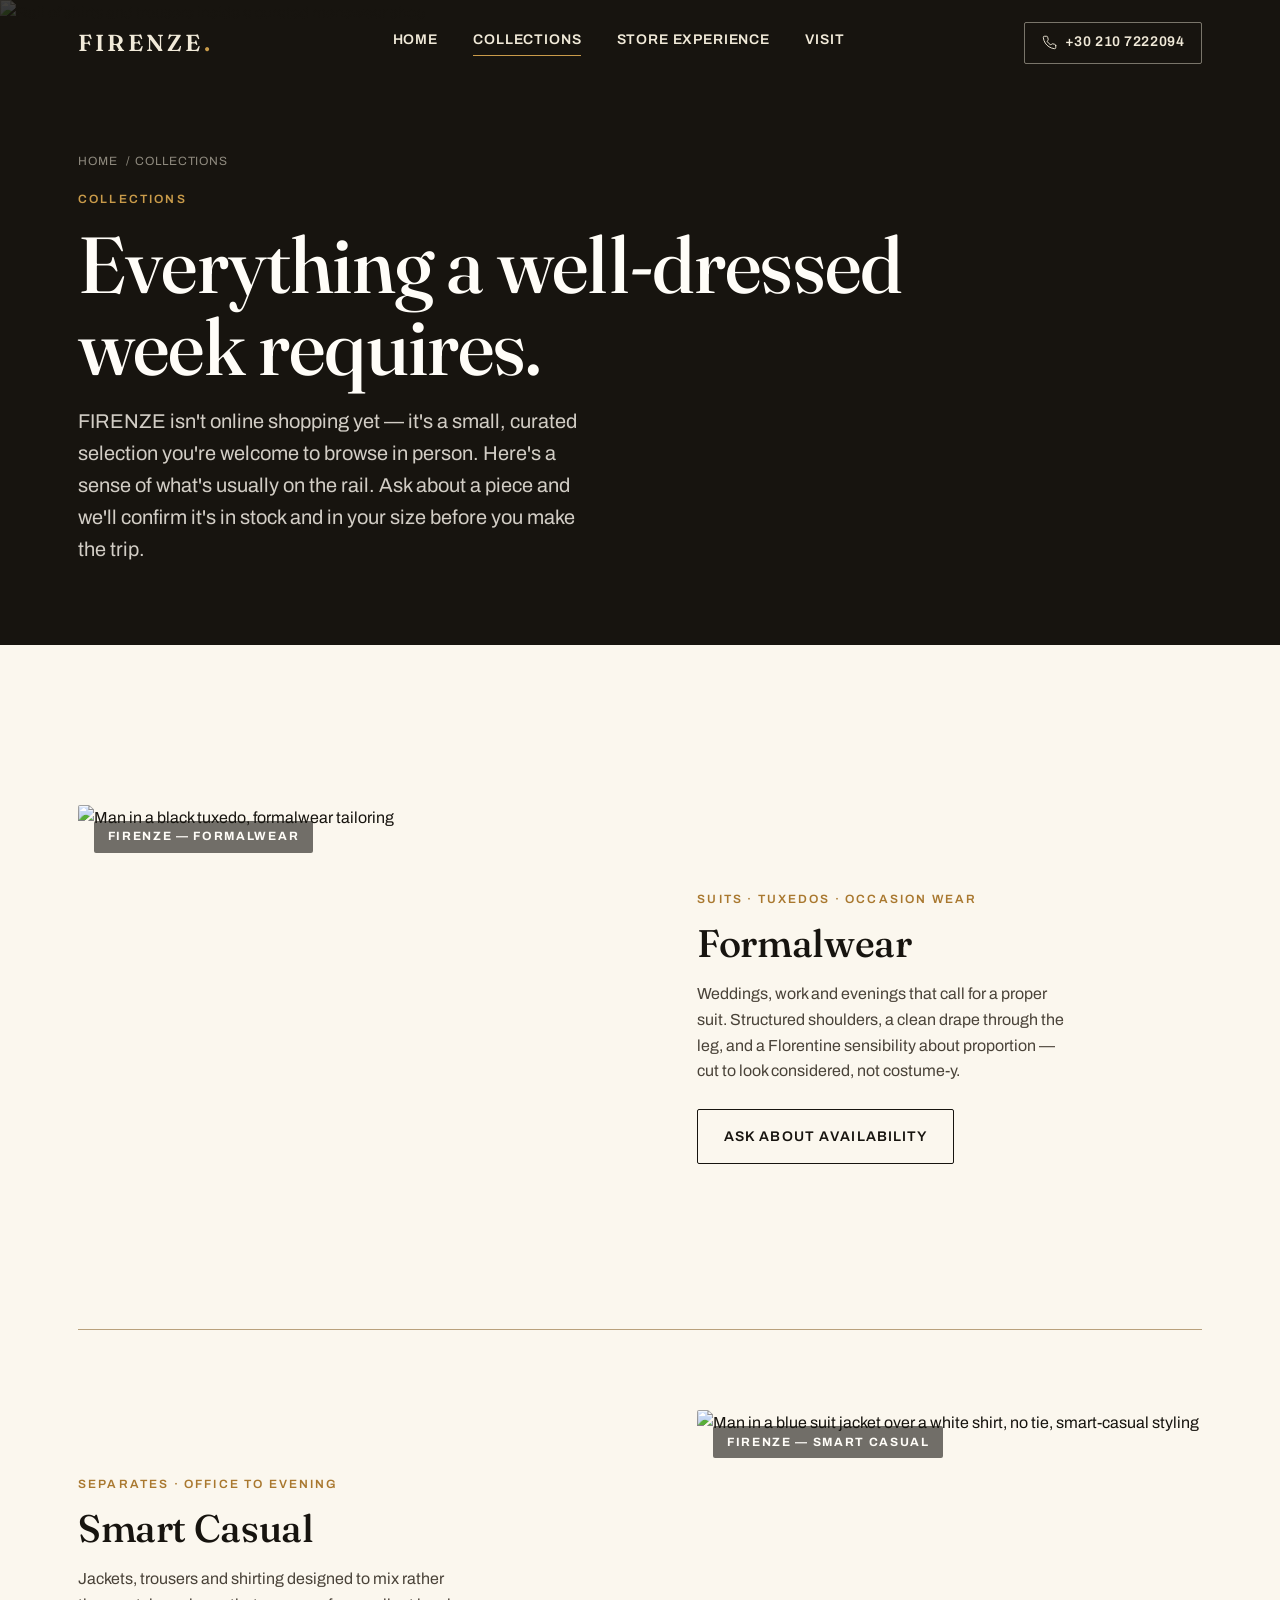
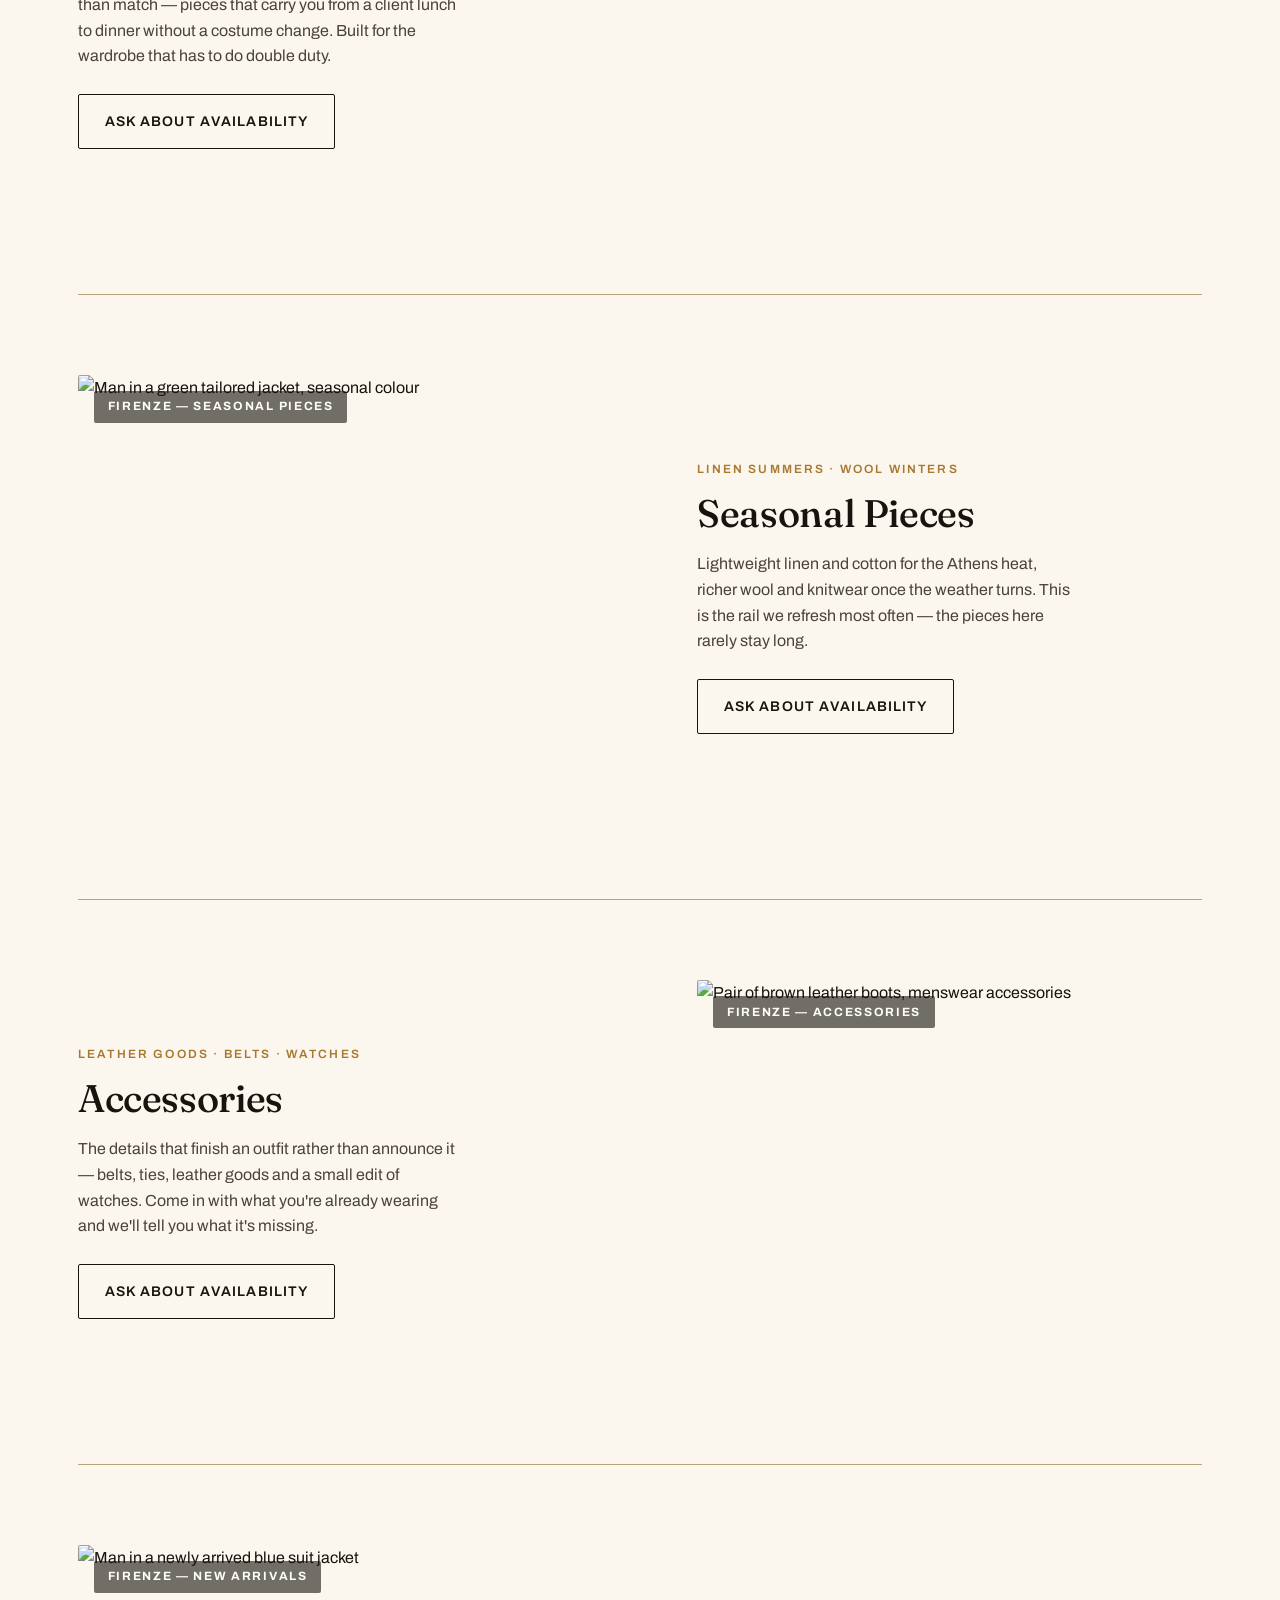
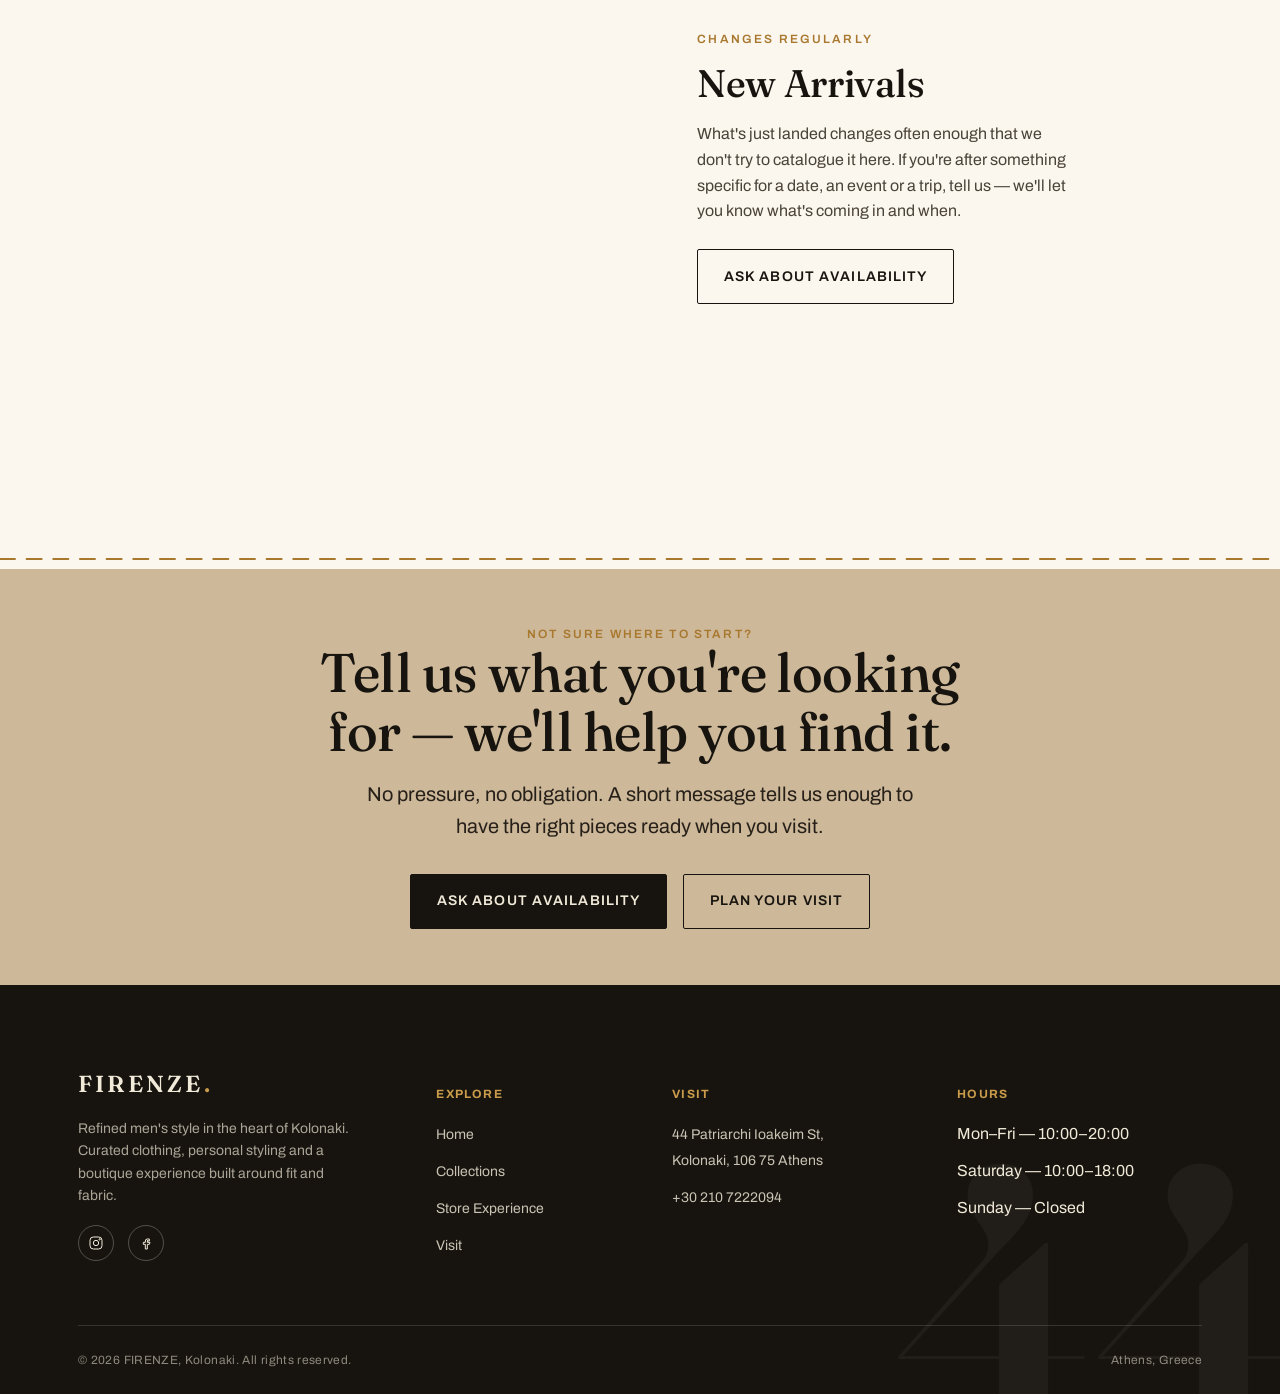
==== collections.html @ 0500434f "Add files via upload" ====
<!DOCTYPE html>
<html lang="en">
<head>
<meta charset="UTF-8">
<meta name="viewport" content="width=device-width, initial-scale=1.0">
<title>Collections — FIRENZE Kolonaki</title>
<meta name="description" content="Formalwear, smart casual, seasonal pieces, accessories and new arrivals at FIRENZE — a boutique menswear shop in Kolonaki, Athens.">
<link rel="icon" href="data:image/svg+xml,<svg xmlns=%22http://www.w3.org/2000/svg%22 viewBox=%220 0 100 100%22><text y=%22.9em%22 font-size=%2290%22 font-family=%22Georgia,serif%22>F</text></svg>">
<link rel="stylesheet" href="style.css">
</head>
<body>

<header class="site-header">
  <div class="container">
    <a href="index.html" class="brand">FIRENZE<span>.</span></a>
    <nav class="nav-links" aria-label="Primary">
      <a href="index.html">Home</a>
      <a href="collections.html" class="is-active">Collections</a>
      <a href="store-experience.html">Store Experience</a>
      <a href="contact.html">Visit</a>
    </nav>
    <div class="nav-cta">
      <a href="tel:+302107222094" class="nav-call">
        <svg viewBox="0 0 24 24" fill="none" stroke="currentColor" stroke-width="1.5" stroke-linecap="round" stroke-linejoin="round"><path d="M22 16.92v3a2 2 0 0 1-2.18 2 19.79 19.79 0 0 1-8.63-3.07 19.5 19.5 0 0 1-6-6 19.79 19.79 0 0 1-3.07-8.67A2 2 0 0 1 4.11 2h3a2 2 0 0 1 2 1.72c.13.96.36 1.9.7 2.81a2 2 0 0 1-.45 2.11L8.09 9.91a16 16 0 0 0 6 6l1.27-1.27a2 2 0 0 1 2.11-.45c.9.34 1.85.57 2.81.7A2 2 0 0 1 22 16.92Z"/></svg>
        +30 210 7222094
      </a>
    </div>
    <button class="nav-toggle" aria-label="Open menu" aria-expanded="false"><span></span><span></span><span></span></button>
  </div>
</header>

<div class="mobile-menu" id="mobile-menu">
  <a href="index.html">Home</a>
  <a href="collections.html">Collections</a>
  <a href="store-experience.html">Store Experience</a>
  <a href="contact.html">Visit</a>
  <a href="tel:+302107222094" class="nav-call">Call +30 210 7222094</a>
</div>

<section class="page-banner">
  <div class="page-banner-media">
    <img src="https://images.unsplash.com/photo-1729487151777-b4be9098ecbb?auto=format&fit=crop&w=2000&q=80" alt="Rail of shirts and trousers inside a curated menswear shop">
  </div>
  <div class="container">
    <div class="breadcrumb"><a href="index.html">Home</a> / Collections</div>
    <p class="eyebrow eyebrow--on-dark">Collections</p>
    <h1>Everything a well-dressed week requires.</h1>
    <p class="lede">FIRENZE isn't online shopping yet — it's a small, curated selection you're welcome to browse in person. Here's a sense of what's usually on the rail. Ask about a piece and we'll confirm it's in stock and in your size before you make the trip.</p>
  </div>
</section>

<section class="section bg-paper">
  <div class="container">

    <div class="collection-row reveal">
      <div class="collection-media">
        <span class="collection-index">Firenze — Formalwear</span>
        <img src="https://images.unsplash.com/photo-1546572797-e8c933a75a1f?auto=format&fit=crop&w=1200&q=80" alt="Man in a black tuxedo, formalwear tailoring">
      </div>
      <div class="collection-copy">
        <span class="eyebrow">Suits · Tuxedos · Occasion Wear</span>
        <h3>Formalwear</h3>
        <p>Weddings, work and evenings that call for a proper suit. Structured shoulders, a clean drape through the leg, and a Florentine sensibility about proportion — cut to look considered, not costume-y.</p>
        <a href="contact.html?item=Suits" class="btn btn--outline">Ask About Availability</a>
      </div>
    </div>

    <div class="collection-row is-reverse reveal">
      <div class="collection-media">
        <span class="collection-index">Firenze — Smart Casual</span>
        <img src="https://images.unsplash.com/photo-1603394151492-5e9b974b090b?auto=format&fit=crop&w=1200&q=80" alt="Man in a blue suit jacket over a white shirt, no tie, smart-casual styling">
      </div>
      <div class="collection-copy">
        <span class="eyebrow">Separates · Office to Evening</span>
        <h3>Smart Casual</h3>
        <p>Jackets, trousers and shirting designed to mix rather than match — pieces that carry you from a client lunch to dinner without a costume change. Built for the wardrobe that has to do double duty.</p>
        <a href="contact.html?item=Casualwear" class="btn btn--outline">Ask About Availability</a>
      </div>
    </div>

    <div class="collection-row reveal">
      <div class="collection-media">
        <span class="collection-index">Firenze — Seasonal Pieces</span>
        <img src="https://images.unsplash.com/photo-1611937663641-5cef5189d71b?auto=format&fit=crop&w=1200&q=80" alt="Man in a green tailored jacket, seasonal colour">
      </div>
      <div class="collection-copy">
        <span class="eyebrow">Linen Summers · Wool Winters</span>
        <h3>Seasonal Pieces</h3>
        <p>Lightweight linen and cotton for the Athens heat, richer wool and knitwear once the weather turns. This is the rail we refresh most often — the pieces here rarely stay long.</p>
        <a href="contact.html?item=Seasonal" class="btn btn--outline">Ask About Availability</a>
      </div>
    </div>

    <div class="collection-row is-reverse reveal">
      <div class="collection-media">
        <span class="collection-index">Firenze — Accessories</span>
        <img src="https://images.unsplash.com/photo-1479064555552-3ef4979f8908?auto=format&fit=crop&w=1200&q=80" alt="Pair of brown leather boots, menswear accessories">
      </div>
      <div class="collection-copy">
        <span class="eyebrow">Leather Goods · Belts · Watches</span>
        <h3>Accessories</h3>
        <p>The details that finish an outfit rather than announce it — belts, ties, leather goods and a small edit of watches. Come in with what you're already wearing and we'll tell you what it's missing.</p>
        <a href="contact.html?item=Accessories" class="btn btn--outline">Ask About Availability</a>
      </div>
    </div>

    <div class="collection-row reveal">
      <div class="collection-media">
        <span class="collection-index">Firenze — New Arrivals</span>
        <img src="https://images.unsplash.com/photo-1594938298603-c8148c4dae35?auto=format&fit=crop&w=1200&q=80" alt="Man in a newly arrived blue suit jacket">
      </div>
      <div class="collection-copy">
        <span class="eyebrow">Changes Regularly</span>
        <h3>New Arrivals</h3>
        <p>What's just landed changes often enough that we don't try to catalogue it here. If you're after something specific for a date, an event or a trip, tell us — we'll let you know what's coming in and when.</p>
        <a href="contact.html?item=New%20Arrivals" class="btn btn--outline">Ask About Availability</a>
      </div>
    </div>

  </div>
</section>

<div class="stitch-divider" aria-hidden="true">
  <svg viewBox="0 0 1200 20" preserveAspectRatio="none"><line x1="0" y1="10" x2="1200" y2="10" stroke="#A9782F" stroke-width="2" stroke-dasharray="14 11" stroke-linecap="round"/></svg>
</div>

<section class="cta-banner">
  <div class="container">
    <p class="eyebrow reveal">Not sure where to start?</p>
    <h2 class="reveal">Tell us what you're looking for — we'll help you find it.</h2>
    <p class="lede reveal" style="max-width:52ch;">No pressure, no obligation. A short message tells us enough to have the right pieces ready when you visit.</p>
    <div class="btn-row reveal">
      <a href="contact.html" class="btn btn--primary">Ask About Availability</a>
      <a href="store-experience.html" class="btn btn--outline">Plan Your Visit</a>
    </div>
  </div>
</section>

<footer class="site-footer">
  <div class="footer-mark" aria-hidden="true">44</div>
  <div class="container">
    <div class="footer-grid">
      <div class="footer-brand">
        <a href="index.html" class="brand">FIRENZE<span>.</span></a>
        <p>Refined men's style in the heart of Kolonaki. Curated clothing, personal styling and a boutique experience built around fit and fabric.</p>
        <div class="footer-social">
          <a href="#" aria-label="FIRENZE on Instagram"><svg viewBox="0 0 24 24" fill="none" stroke="currentColor" stroke-width="1.5"><rect x="3" y="3" width="18" height="18" rx="5"/><circle cx="12" cy="12" r="4"/><circle cx="17.5" cy="6.5" r="1"/></svg></a>
          <a href="#" aria-label="FIRENZE on Facebook"><svg viewBox="0 0 24 24" fill="none" stroke="currentColor" stroke-width="1.5"><path d="M14 9h3V6h-3a3 3 0 0 0-3 3v2H8v3h3v7h3v-7h3l1-3h-4V9a1 1 0 0 1 1-1Z"/></svg></a>
        </div>
      </div>
      <div class="footer-col">
        <h5>Explore</h5>
        <ul>
          <li><a href="index.html">Home</a></li>
          <li><a href="collections.html">Collections</a></li>
          <li><a href="store-experience.html">Store Experience</a></li>
          <li><a href="contact.html">Visit</a></li>
        </ul>
      </div>
      <div class="footer-col">
        <h5>Visit</h5>
        <ul>
          <li><a href="https://www.google.com/maps?q=44+Patriarchou+Ioakeim,+Kolonaki,+Athens+106+75,+Greece" target="_blank" rel="noopener">44 Patriarchi Ioakeim St,<br>Kolonaki, 106 75 Athens</a></li>
          <li><a href="tel:+302107222094">+30 210 7222094</a></li>
        </ul>
      </div>
      <div class="footer-col">
        <h5>Hours</h5>
        <ul>
          <li>Mon–Fri — 10:00–20:00</li>
          <li>Saturday — 10:00–18:00</li>
          <li>Sunday — Closed</li>
        </ul>
      </div>
    </div>
    <div class="footer-bottom">
      <span>© 2026 FIRENZE, Kolonaki. All rights reserved.</span>
      <span>Athens, Greece</span>
    </div>
  </div>
</footer>

<div class="sticky-bar">
  <a href="tel:+302107222094" class="call">
    <svg viewBox="0 0 24 24" fill="none" stroke="currentColor" stroke-width="1.8" stroke-linecap="round" stroke-linejoin="round"><path d="M22 16.92v3a2 2 0 0 1-2.18 2 19.79 19.79 0 0 1-8.63-3.07 19.5 19.5 0 0 1-6-6 19.79 19.79 0 0 1-3.07-8.67A2 2 0 0 1 4.11 2h3a2 2 0 0 1 2 1.72c.13.96.36 1.9.7 2.81a2 2 0 0 1-.45 2.11L8.09 9.91a16 16 0 0 0 6 6l1.27-1.27a2 2 0 0 1 2.11-.45c.9.34 1.85.57 2.81.7A2 2 0 0 1 22 16.92Z"/></svg>
    Call Now
  </a>
  <a href="https://www.google.com/maps?q=44+Patriarchou+Ioakeim,+Kolonaki,+Athens+106+75,+Greece" target="_blank" rel="noopener" class="directions">
    <svg viewBox="0 0 24 24" fill="none" stroke="currentColor" stroke-width="1.8" stroke-linecap="round" stroke-linejoin="round"><path d="M7 17 17 7M8 7h9v9"/></svg>
    Directions
  </a>
</div>

<script src="script.js"></script>
</body>
</html>
---- style.css ----
/* =========================================================
   FIRENZE — Kolonaki, Athens
   Design tokens: Ink / Bone / Sand / Brass / Bottle
   Display: Fraunces  ·  Body: Archivo
   Signature: the basting-stitch divider
   ========================================================= */

@import url('https://fonts.googleapis.com/css2?family=Fraunces:ital,opsz,wght@0,9..144,300;0,9..144,400;0,9..144,500;0,9..144,600;0,9..144,700;1,9..144,400;1,9..144,500&family=Archivo:wght@400;500;600;700&display=swap');

:root{
  /* colour tokens */
  --ink:        #17140F;
  --ink-soft:   #262019;
  --bone:       #F1EAD9;
  --bone-soft:  #E7DCC3;
  --paper:      #FBF7EE;
  --sand:       #CDB899;
  --sand-line:  #B9A17C;
  --brass:      #A9782F;
  --brass-light:#C99B4A;
  --bottle:     #263528;
  --bottle-light:#374A3A;
  --charcoal:   #4A4339;
  --white:      #FFFDF8;

  /* type */
  --font-display: 'Fraunces', Georgia, serif;
  --font-body: 'Archivo', 'Helvetica Neue', Arial, sans-serif;

  --fs-hero: clamp(2.6rem, 6.2vw, 5.4rem);
  --fs-h1:   clamp(2.1rem, 4.4vw, 3.4rem);
  --fs-h2:   clamp(1.7rem, 3vw, 2.4rem);
  --fs-h3:   1.375rem;
  --fs-lead: clamp(1.05rem, 1.6vw, 1.25rem);
  --fs-body: 1rem;
  --fs-small:0.875rem;
  --fs-label:0.75rem;

  /* spacing */
  --sp-1: 0.5rem;
  --sp-2: 1rem;
  --sp-3: 1.5rem;
  --sp-4: 2.25rem;
  --sp-5: 3.5rem;
  --sp-6: 5rem;
  --sp-7: 7rem;

  --container: 1220px;
  --ease: cubic-bezier(.16,1,.3,1);
}

/* ---------- reset ---------- */
*, *::before, *::after{ box-sizing: border-box; }
html{ scroll-behavior: smooth; }
body{
  margin:0;
  background: var(--paper);
  color: var(--ink);
  font-family: var(--font-body);
  font-size: var(--fs-body);
  line-height: 1.6;
  -webkit-font-smoothing: antialiased;
}
img{ max-width:100%; display:block; }
a{ color: inherit; text-decoration:none; }
ul{ margin:0; padding:0; list-style:none; }
h1,h2,h3,h4,p,figure{ margin:0; }
button{ font-family: inherit; cursor:pointer; }
input, textarea, select{ font-family: inherit; font-size: 1rem; }

:focus-visible{
  outline: 2px solid var(--brass);
  outline-offset: 3px;
}

.container{
  max-width: var(--container);
  margin-inline:auto;
  padding-inline: clamp(1.25rem, 4vw, 3rem);
}

.eyebrow{
  font-family: var(--font-body);
  font-size: var(--fs-label);
  font-weight:600;
  letter-spacing: 0.18em;
  text-transform: uppercase;
  color: var(--brass);
}
.eyebrow--on-dark{ color: var(--brass-light); }

h1, .h1, h2, .h2, h3, .h3{
  font-family: var(--font-display);
  font-weight: 500;
  letter-spacing: -0.01em;
  color: var(--ink);
}
h1, .h1{ font-size: var(--fs-hero); line-height: 1.03; }
h2, .h2{ font-size: var(--fs-h1); line-height: 1.08; }
h3, .h3{ font-size: var(--fs-h2); line-height: 1.15; }
.h4{ font-family: var(--font-display); font-size: var(--fs-h3); font-weight:500; }

.lede{ font-size: var(--fs-lead); color: var(--charcoal); max-width: 46ch; }
.on-dark, .on-dark h1, .on-dark h2, .on-dark h3, .on-dark p{ color: var(--bone); }
.on-dark .lede{ color: rgba(241,234,217,0.82); }

em, .italic{ font-style: italic; }

/* ---------- buttons ---------- */
.btn{
  display:inline-flex;
  align-items:center;
  gap:0.6rem;
  padding: 0.95rem 1.6rem;
  font-size: var(--fs-small);
  font-weight:600;
  letter-spacing: 0.08em;
  text-transform: uppercase;
  border: 1px solid transparent;
  border-radius: 2px;
  transition: background .35s var(--ease), color .35s var(--ease), border-color .35s var(--ease), transform .35s var(--ease);
  white-space: nowrap;
}
.btn svg{ width:16px; height:16px; flex-shrink:0; }
.btn--primary{ background: var(--ink); color: var(--bone); border-color: var(--ink); }
.btn--primary:hover{ background: var(--brass); border-color: var(--brass); color: var(--ink); transform: translateY(-2px); }

.btn--brass{ background: var(--brass); color: var(--ink); border-color: var(--brass); }
.btn--brass:hover{ background: var(--brass-light); transform: translateY(-2px); }

.btn--outline{ background: transparent; color: var(--ink); border-color: var(--ink); }
.btn--outline:hover{ background: var(--ink); color: var(--bone); transform: translateY(-2px); }

.btn--outline-light{ background: transparent; color: var(--bone); border-color: rgba(241,234,217,0.5); }
.btn--outline-light:hover{ background: var(--bone); color: var(--ink); border-color: var(--bone); transform: translateY(-2px); }

.btn--ghost{ background: transparent; color: var(--brass); border:0; padding-inline:0; letter-spacing:0.08em; }
.btn--ghost svg{ transition: transform .3s var(--ease); }
.btn--ghost:hover svg{ transform: translateX(4px); }

.btn-row{ display:flex; flex-wrap:wrap; gap: 0.9rem 1rem; }

/* ---------- header / nav ---------- */
.site-header{
  position: fixed; inset-inline:0; top:0; z-index:100;
  padding: 1.35rem 0;
  transition: background .4s var(--ease), padding .4s var(--ease), box-shadow .4s var(--ease), border-color .4s var(--ease);
  border-bottom: 1px solid transparent;
}
.site-header .container{ display:flex; align-items:center; justify-content:space-between; }
.site-header.is-scrolled{
  background: rgba(241,234,217,0.94);
  backdrop-filter: blur(8px);
  padding: 0.85rem 0;
  border-color: rgba(23,20,15,0.08);
}
.brand{
  font-family: var(--font-display);
  font-size: 1.45rem;
  font-weight:600;
  letter-spacing: 0.14em;
  color: var(--bone);
  transition: color .4s var(--ease);
}
.is-scrolled .brand{ color: var(--ink); }
.brand span{ color: var(--brass-light); }
.is-scrolled .brand span{ color: var(--brass); }

.nav-links{ display:flex; align-items:center; gap: 2.2rem; }
.nav-links a{
  font-size: var(--fs-small);
  font-weight:600;
  letter-spacing: 0.06em;
  text-transform: uppercase;
  color: var(--bone);
  position:relative;
  padding-bottom: 4px;
  transition: color .4s var(--ease);
}
.is-scrolled .nav-links a{ color: var(--ink); }
.nav-links a::after{
  content:""; position:absolute; left:0; right:100%; bottom:0; height:1px;
  background: var(--brass-light); transition: right .35s var(--ease);
}
.is-scrolled .nav-links a::after{ background: var(--brass); }
.nav-links a:hover::after, .nav-links a.is-active::after{ right:0; }

.nav-cta{ display:flex; align-items:center; gap:0.9rem; }
.nav-call{
  display:flex; align-items:center; gap:0.5rem;
  font-size: var(--fs-small); font-weight:600; letter-spacing:0.04em;
  color: var(--bone); border:1px solid rgba(241,234,217,0.45); padding: 0.55rem 1.05rem; border-radius: 2px;
  transition: all .4s var(--ease);
}
.nav-call svg{ width:15px; height:15px; }
.is-scrolled .nav-call{ color: var(--ink); border-color: rgba(23,20,15,0.25); }
.nav-call:hover{ background: var(--brass); border-color: var(--brass); color: var(--ink); }

.nav-toggle{
  display:none; width:38px; height:38px; align-items:center; justify-content:center;
  background:none; border:0; color: var(--bone); flex-direction:column; gap:5px;
}
.is-scrolled .nav-toggle{ color: var(--ink); }
.nav-toggle span{ width:22px; height:1.5px; background: currentColor; transition: transform .3s var(--ease), opacity .3s var(--ease); }
.nav-toggle.is-open span:nth-child(1){ transform: translateY(6.5px) rotate(45deg); }
.nav-toggle.is-open span:nth-child(2){ opacity:0; }
.nav-toggle.is-open span:nth-child(3){ transform: translateY(-6.5px) rotate(-45deg); }

.mobile-menu{
  position:fixed; inset:0; z-index:99; background: var(--ink);
  display:flex; flex-direction:column; justify-content:center; gap: 1.6rem;
  padding: 2rem clamp(1.25rem,6vw,3rem);
  opacity:0; visibility:hidden; transform: translateY(-12px);
  transition: opacity .4s var(--ease), transform .4s var(--ease), visibility 0s linear .4s;
}
.mobile-menu.is-open{ opacity:1; visibility:visible; transform:none; transition: opacity .4s var(--ease), transform .4s var(--ease); }
.mobile-menu a{
  font-family: var(--font-display); font-size: 2.1rem; color: var(--bone); font-weight:500;
}
.mobile-menu .nav-call{ display:inline-flex; color: var(--bone); border-color: rgba(241,234,217,0.4); margin-top:1rem; width:fit-content; }

/* ---------- hero ---------- */
.hero{
  position:relative; min-height: 100svh; display:flex; align-items:flex-end;
  overflow:hidden; background: var(--ink);
}
.hero-media{ position:absolute; inset:0; }
.hero-media img{ width:100%; height:100%; object-fit:cover; object-position: center 20%; }
.hero-media::after{
  content:""; position:absolute; inset:0;
  background:
    linear-gradient(to top, rgba(23,20,15,0.92) 0%, rgba(23,20,15,0.55) 42%, rgba(23,20,15,0.15) 68%, rgba(23,20,15,0.35) 100%);
}
.hero-content{ position:relative; z-index:2; width:100%; padding-block: 7.5rem 4.5rem; }
.hero-content .eyebrow{ color: var(--brass-light); }
.hero-content h1{ color: var(--white); margin-block: 1.1rem 1.25rem; max-width: 16ch; }
.hero-content .lede{ color: rgba(251,247,238,0.86); margin-bottom: 2.1rem; }
.hero-scroll{
  position:absolute; right: clamp(1.25rem,4vw,3rem); bottom: 2rem; z-index:2;
  display:flex; flex-direction:column; align-items:center; gap:0.6rem;
  color: rgba(251,247,238,0.7); font-size: var(--fs-label); letter-spacing:0.2em; text-transform:uppercase;
}
.hero-scroll .line{ width:1px; height:38px; background: rgba(251,247,238,0.4); position:relative; overflow:hidden; }
.hero-scroll .line::after{
  content:""; position:absolute; top:-100%; left:0; width:100%; height:100%; background: var(--brass-light);
  animation: dropline 2.2s ease-in-out infinite;
}
@keyframes dropline{ 0%{ top:-100%; } 60%{ top:100%; } 100%{ top:100%; } }

/* ---------- reveal-on-scroll ---------- */
.reveal{ opacity:0; transform: translateY(26px); transition: opacity .8s var(--ease), transform .8s var(--ease); }
.reveal.in-view{ opacity:1; transform:none; }
.reveal-scale{ opacity:0; transform: scale(1.06); transition: opacity 1s var(--ease), transform 1.1s var(--ease); }
.reveal-scale.in-view{ opacity:1; transform:none; }
.stagger > *{ transition-delay: calc(var(--i,0) * 90ms); }

/* ---------- stitch divider (signature element) ---------- */
.stitch-divider{
  width:100%; height:20px; display:block;
  transform: scaleX(0.6); opacity:0;
  transform-origin:center;
  transition: transform 1s var(--ease), opacity .6s ease;
}
.stitch-divider.in-view{ transform: scaleX(1); opacity:1; }
.stitch-divider svg{ width:100%; height:100%; display:block; }
.stitch-divider--dark line{ stroke: rgba(241,234,217,0.35); }

/* ---------- sections / bands ---------- */
section{ position:relative; }
.section{ padding-block: var(--sp-6); }
.section--tight{ padding-block: var(--sp-5); }
.bg-bone{ background: var(--bone); }
.bg-paper{ background: var(--paper); }
.bg-ink{ background: var(--ink); }
.bg-bottle{ background: var(--bottle); background-image: radial-gradient(ellipse at 20% 20%, var(--bottle-light) 0%, var(--bottle) 60%); }
.bg-sand{ background: var(--sand); }

.section-head{ max-width: 640px; margin-bottom: var(--sp-4); }
.section-head h2{ margin-top:0.6rem; }
.section-head--center{ margin-inline:auto; text-align:center; }

/* ---------- trust strip ---------- */
.trust-strip{ background: var(--ink); padding-block: var(--sp-3); }
.trust-grid{
  display:grid; grid-template-columns: repeat(4, 1fr);
}
.trust-item{
  display:flex; align-items:center; gap:0.85rem;
  padding-inline: var(--sp-3);
  border-left: 1px solid rgba(241,234,217,0.16);
  color: var(--bone);
}
.trust-item:first-child{ border-left:0; padding-left:0; }
.trust-item svg{ width:26px; height:26px; flex-shrink:0; color: var(--brass-light); }
.trust-item span{ font-size: var(--fs-small); font-weight:600; letter-spacing:0.03em; }

/* ---------- category grid (homepage) ---------- */
.cat-grid{
  display:grid;
  grid-template-columns: repeat(6, 1fr);
  gap: 1.4rem;
  align-items: start;
}
.cat-card{
  position:relative; overflow:hidden; border-radius:2px;
  aspect-ratio: 4/5;
  grid-column: span 2;
}
.cat-card.is-feature{ grid-column: span 4; aspect-ratio: 8/7; }
.cat-card img{ width:100%; height:100%; object-fit:cover; transition: transform 1.1s var(--ease); }
.cat-card::after{
  content:""; position:absolute; inset:0;
  background: linear-gradient(to top, rgba(23,20,15,0.88) 0%, rgba(23,20,15,0.25) 55%, rgba(23,20,15,0) 75%);
}
.cat-card:hover img{ transform: scale(1.06); }
.cat-card-body{
  position:absolute; left:0; right:0; bottom:0; z-index:2; padding: 1.5rem;
  display:flex; flex-direction:column; gap:0.5rem;
}
.cat-card-body h3{ color: var(--white); font-size: 1.3rem; }
.cat-card-body p{ color: rgba(251,247,238,0.78); font-size: var(--fs-small); max-width: 30ch; }
.cat-card-body .btn--ghost{ color: var(--brass-light); margin-top:0.3rem; }

/* ---------- persuasive / value band ---------- */
.value-row{ display:grid; grid-template-columns: repeat(3,1fr); gap: 2.5rem; margin-top: var(--sp-4); }
.value-item{ border-top: 1px solid rgba(241,234,217,0.25); padding-top: 1.2rem; }
.value-item h4{ color: var(--brass-light); font-size: 1rem; letter-spacing: 0.04em; text-transform:uppercase; font-family: var(--font-body); font-weight:700; margin-bottom:0.5rem; }
.value-item p{ color: rgba(241,234,217,0.78); font-size: var(--fs-small); }

/* ---------- collections page rows ---------- */
.collection-row{
  display:grid; grid-template-columns: 1.1fr 1fr; gap: clamp(2rem,5vw,5rem); align-items:center;
  padding-block: var(--sp-6);
  border-bottom: 1px solid var(--sand-line);
}
.collection-row:last-of-type{ border-bottom:0; }
.collection-row.is-reverse .collection-media{ order:2; }
.collection-media{ position:relative; overflow:hidden; border-radius:2px; aspect-ratio: 5/4; }
.collection-media img{ width:100%; height:100%; object-fit:cover; }
.collection-index{
  position:absolute; top:1rem; left:1rem; z-index:2;
  font-family: var(--font-body); font-weight:700; font-size:var(--fs-label); color: var(--white);
  background: rgba(23,20,15,0.6); padding: 0.4rem 0.85rem; border-radius: 2px; letter-spacing:0.14em; text-transform:uppercase;
}
.collection-copy .eyebrow{ margin-bottom:0.75rem; display:block; }
.collection-copy h3{ margin-bottom: 1rem; }
.collection-copy p{ color: var(--charcoal); margin-bottom: 1.6rem; max-width: 42ch; }

/* ---------- gallery grid ---------- */
.gallery-grid{ display:grid; grid-template-columns: repeat(6,1fr); gap:0.9rem; }
.gallery-grid figure{ position:relative; overflow:hidden; border-radius:2px; grid-column: span 2; aspect-ratio: 1/1; }
.gallery-grid figure.tall{ aspect-ratio: 1/1.35; grid-row: span 2; }
.gallery-grid img{ width:100%; height:100%; object-fit:cover; transition: transform .9s var(--ease); filter: saturate(0.96); }
.gallery-grid figure:hover img{ transform: scale(1.05); }
.gallery-grid figcaption{
  position:absolute; left:0.85rem; bottom:0.85rem; z-index:2;
  color: var(--white); font-size: var(--fs-label); letter-spacing:0.08em; text-transform:uppercase;
  opacity:0; transition: opacity .3s ease;
}
.gallery-grid figure::after{ content:""; position:absolute; inset:0; background: linear-gradient(to top, rgba(23,20,15,0.65), transparent 55%); opacity:0; transition:opacity .3s ease; }
.gallery-grid figure:hover::after, .gallery-grid figure:hover figcaption{ opacity:1; }

/* ---------- experience feature list ---------- */
.feature-list{ display:grid; grid-template-columns: repeat(3,1fr); gap: 2.5rem; margin-top: var(--sp-5); }
.feature-item .feature-mark{
  width:44px; height:44px; border:1px solid var(--brass); border-radius:50%;
  display:flex; align-items:center; justify-content:center; margin-bottom:1.25rem; color: var(--brass);
}
.feature-item .feature-mark svg{ width:20px; height:20px; }
.feature-item h4{ font-family: var(--font-display); font-size:1.2rem; font-weight:500; margin-bottom:0.6rem; }
.feature-item p{ color: var(--charcoal); font-size: var(--fs-small); }

/* ---------- testimonials ---------- */
.testimonial-grid{ display:grid; grid-template-columns: repeat(3,1fr); gap: 1.75rem; margin-top: var(--sp-4); }
.testimonial-card{ background: var(--white); border: 1px solid var(--sand-line); border-radius:2px; padding: 1.9rem; }
.stars{ display:flex; gap:0.25rem; color: var(--brass); margin-bottom:1rem; }
.stars svg{ width:15px; height:15px; }
.testimonial-card p{ color: var(--ink-soft); font-size: 0.95rem; margin-bottom:1.1rem; }
.testimonial-name{ font-size: var(--fs-small); font-weight:700; letter-spacing:0.02em; }
.testimonial-role{ font-size: var(--fs-label); color: var(--charcoal); text-transform:uppercase; letter-spacing:0.06em; }

/* ---------- map / contact section ---------- */
.map-split{ display:grid; grid-template-columns: 1.15fr 1fr; gap: 0; border: 1px solid var(--sand-line); }
.map-embed{ position:relative; min-height: 420px; background: var(--sand); filter: grayscale(0.25) sepia(0.08) contrast(1.02); }
.map-embed iframe{ width:100%; height:100%; min-height:420px; border:0; display:block; }
.map-info{ background: var(--ink); color: var(--bone); padding: clamp(2rem,4vw,3.25rem); display:flex; flex-direction:column; justify-content:center; gap:1.6rem; }
.map-info h3{ color: var(--bone); }
.info-line{ display:flex; gap:0.9rem; align-items:flex-start; }
.info-line svg{ width:20px; height:20px; color: var(--brass-light); flex-shrink:0; margin-top:2px; }
.info-line .label{ font-size: var(--fs-label); letter-spacing:0.1em; text-transform:uppercase; color: var(--brass-light); margin-bottom:0.2rem; display:block; }
.info-line a, .info-line span.value{ font-size:1rem; }
.info-line a:hover{ color: var(--brass-light); }
.hours-table{ width:100%; border-collapse: collapse; font-size: var(--fs-small); }
.hours-table td{ padding: 0.3rem 0; border-bottom: 1px solid rgba(241,234,217,0.12); }
.hours-table td:last-child{ text-align:right; color: rgba(241,234,217,0.85); }

/* ---------- forms ---------- */
.form-grid{ display:grid; grid-template-columns: 1fr 1fr; gap: 1.25rem; }
.form-field{ display:flex; flex-direction:column; gap:0.5rem; margin-bottom: 1.25rem; }
.form-field.full{ grid-column: 1 / -1; }
.form-field label{ font-size: var(--fs-label); letter-spacing:0.08em; text-transform:uppercase; color: var(--charcoal); font-weight:600; }
.form-field input, .form-field select, .form-field textarea{
  background: var(--paper); border: 1px solid var(--sand-line); border-radius:2px;
  padding: 0.9rem 1rem; color: var(--ink); transition: border-color .3s ease;
}
.form-field input:focus, .form-field select:focus, .form-field textarea:focus{ border-color: var(--brass); }
.form-field textarea{ resize: vertical; min-height: 120px; }
.form-note{ font-size: var(--fs-small); color: var(--charcoal); margin-top: 0.5rem; }
.form-success{
  display:none; align-items:flex-start; gap:0.85rem; background: var(--bottle); color: var(--bone);
  padding: 1.25rem 1.4rem; border-radius:2px; margin-bottom:1.5rem;
}
.form-success.is-visible{ display:flex; }
.form-success svg{ width:22px; height:22px; color: var(--brass-light); flex-shrink:0; margin-top:2px; }

/* ---------- newsletter ---------- */
.newsletter{ display:flex; flex-wrap:wrap; gap:1rem; align-items:center; }
.newsletter form{ display:flex; gap:0.75rem; flex:1; min-width:280px; }
.newsletter input{ flex:1; background: var(--paper); border:1px solid var(--sand-line); border-radius:2px; padding: 0.85rem 1.05rem; }
.newsletter-note{ font-size: var(--fs-small); color: rgba(241,234,217,0.7); margin-top:0.6rem; }

/* ---------- footer ---------- */
.site-footer{ background: var(--ink); color: var(--bone); padding-block: var(--sp-6) var(--sp-3); position:relative; overflow:hidden; }
.footer-mark{
  position:absolute; right: -1rem; bottom:-4.5rem; z-index:0;
  font-family: var(--font-display); font-size: 22rem; font-weight:600; color: rgba(241,234,217,0.045);
  line-height:1; pointer-events:none; user-select:none;
}
.footer-grid{ position:relative; z-index:1; display:grid; grid-template-columns: 1.3fr 0.8fr 1fr 1fr; gap: 2.5rem; padding-bottom: var(--sp-5); }
.footer-brand .brand{ color: var(--bone); }
.footer-brand p{ color: rgba(241,234,217,0.68); font-size: var(--fs-small); margin-top:1rem; max-width: 34ch; }
.footer-col h5{ font-size: var(--fs-label); letter-spacing:0.1em; text-transform:uppercase; color: var(--brass-light); margin-bottom:1.1rem; }
.footer-col ul li{ margin-bottom:0.7rem; }
.footer-col a{ font-size: var(--fs-small); color: rgba(241,234,217,0.82); transition: color .25s ease; }
.footer-col a:hover{ color: var(--brass-light); }
.footer-social{ display:flex; gap:0.85rem; margin-top:1.1rem; }
.footer-social a{ width:36px; height:36px; border:1px solid rgba(241,234,217,0.28); border-radius:50%; display:flex; align-items:center; justify-content:center; }
.footer-social svg{ width:16px; height:16px; }
.footer-social a:hover{ border-color: var(--brass-light); color: var(--brass-light); }
.footer-bottom{ position:relative; z-index:1; display:flex; justify-content:space-between; flex-wrap:wrap; gap:1rem; padding-top: 1.6rem; border-top:1px solid rgba(241,234,217,0.14); font-size: var(--fs-label); color: rgba(241,234,217,0.55); letter-spacing:0.03em; }

/* ---------- sticky mobile bar ---------- */
.sticky-bar{
  position: fixed; left:0; right:0; bottom:0; z-index:90;
  display:none; grid-template-columns: 1fr 1fr;
  background: var(--ink); border-top: 1px solid rgba(241,234,217,0.14);
  padding: 0.65rem clamp(1rem,4vw,2rem);
  padding-bottom: calc(0.65rem + env(safe-area-inset-bottom));
  gap: 0.75rem;
}
.sticky-bar a{
  display:flex; align-items:center; justify-content:center; gap:0.5rem;
  font-size: var(--fs-small); font-weight:700; letter-spacing:0.04em; text-transform:uppercase;
  padding: 0.85rem 0.5rem; border-radius:2px;
}
.sticky-bar a svg{ width:16px; height:16px; }
.sticky-bar .call{ background: var(--brass); color: var(--ink); }
.sticky-bar .directions{ background: transparent; color: var(--bone); border: 1px solid rgba(241,234,217,0.35); }

/* ---------- page banner (inner pages) ---------- */
.page-banner{ position:relative; padding-top: 9.5rem; padding-bottom: var(--sp-6); background: var(--ink); overflow:hidden; }
.page-banner-media{ position:absolute; inset:0; }
.page-banner-media img{ width:100%; height:100%; object-fit:cover; opacity:0.42; }
.page-banner-media::after{ content:""; position:absolute; inset:0; background: linear-gradient(to bottom, rgba(23,20,15,0.55), rgba(23,20,15,0.94)); }
.page-banner .container{ position:relative; z-index:1; }
.page-banner h1{ color: var(--white); max-width: 20ch; margin-top:0.9rem; }
.page-banner .lede{ color: rgba(251,247,238,0.82); margin-top:1.1rem; }
.breadcrumb{ display:flex; gap:0.5rem; align-items:center; font-size: var(--fs-label); letter-spacing:0.08em; text-transform:uppercase; color: rgba(241,234,217,0.55); margin-bottom: 1.2rem; }
.breadcrumb a:hover{ color: var(--brass-light); }

/* ---------- CTA banner ---------- */
.cta-banner{ background: var(--sand); padding-block: var(--sp-5); text-align:center; }
.cta-banner h2{ max-width: 20ch; margin-inline:auto; }
.cta-banner .lede{ margin-inline:auto; margin-top:1rem; margin-bottom:2rem; color: var(--ink-soft); }
.cta-banner .btn-row{ justify-content:center; }

/* =========================================================
   Responsive
   ========================================================= */
@media (max-width: 1080px){
  .cat-grid{ grid-template-columns: repeat(4,1fr); }
  .cat-card{ grid-column: span 2; }
  .cat-card.is-feature{ grid-column: span 4; aspect-ratio: 16/9; }
  .trust-grid{ grid-template-columns: repeat(2,1fr); row-gap: 1.5rem; }
  .trust-item:nth-child(3){ border-left:0; }
  .footer-grid{ grid-template-columns: 1fr 1fr; row-gap: 2.5rem; }
}

@media (max-width: 860px){
  .nav-links, .nav-call{ display:none; }
  .nav-toggle{ display:flex; }
  .value-row, .feature-list, .testimonial-grid{ grid-template-columns: 1fr; gap: 1.75rem; }
  .collection-row, .collection-row.is-reverse{ grid-template-columns: 1fr; }
  .collection-row.is-reverse .collection-media{ order:0; }
  .map-split{ grid-template-columns: 1fr; }
  .form-grid{ grid-template-columns: 1fr; }
  .gallery-grid{ grid-template-columns: repeat(4,1fr); }
  .gallery-grid figure.tall{ grid-row:auto; aspect-ratio:1/1; }
  .sticky-bar{ display:grid; }
  body{ padding-bottom: 4.2rem; }
  .footer-grid{ grid-template-columns: 1fr; gap:2rem; }
  .footer-mark{ font-size: 12rem; bottom:-2rem; }
}

@media (max-width: 560px){
  .cat-grid{ grid-template-columns: repeat(2,1fr); }
  .cat-card.is-feature{ grid-column: span 2; }
  .gallery-grid{ grid-template-columns: repeat(2,1fr); }
  .hero-content{ padding-block: 6.5rem 3.5rem; }
  .hero-scroll{ display:none; }
}

@media (prefers-reduced-motion: reduce){
  html{ scroll-behavior:auto; }
  .reveal, .reveal-scale, .stitch-divider{ opacity:1 !important; transform:none !important; transition:none !important; }
  .hero-scroll .line::after{ animation:none; }
  .cat-card img, .gallery-grid img{ transition:none; }
}
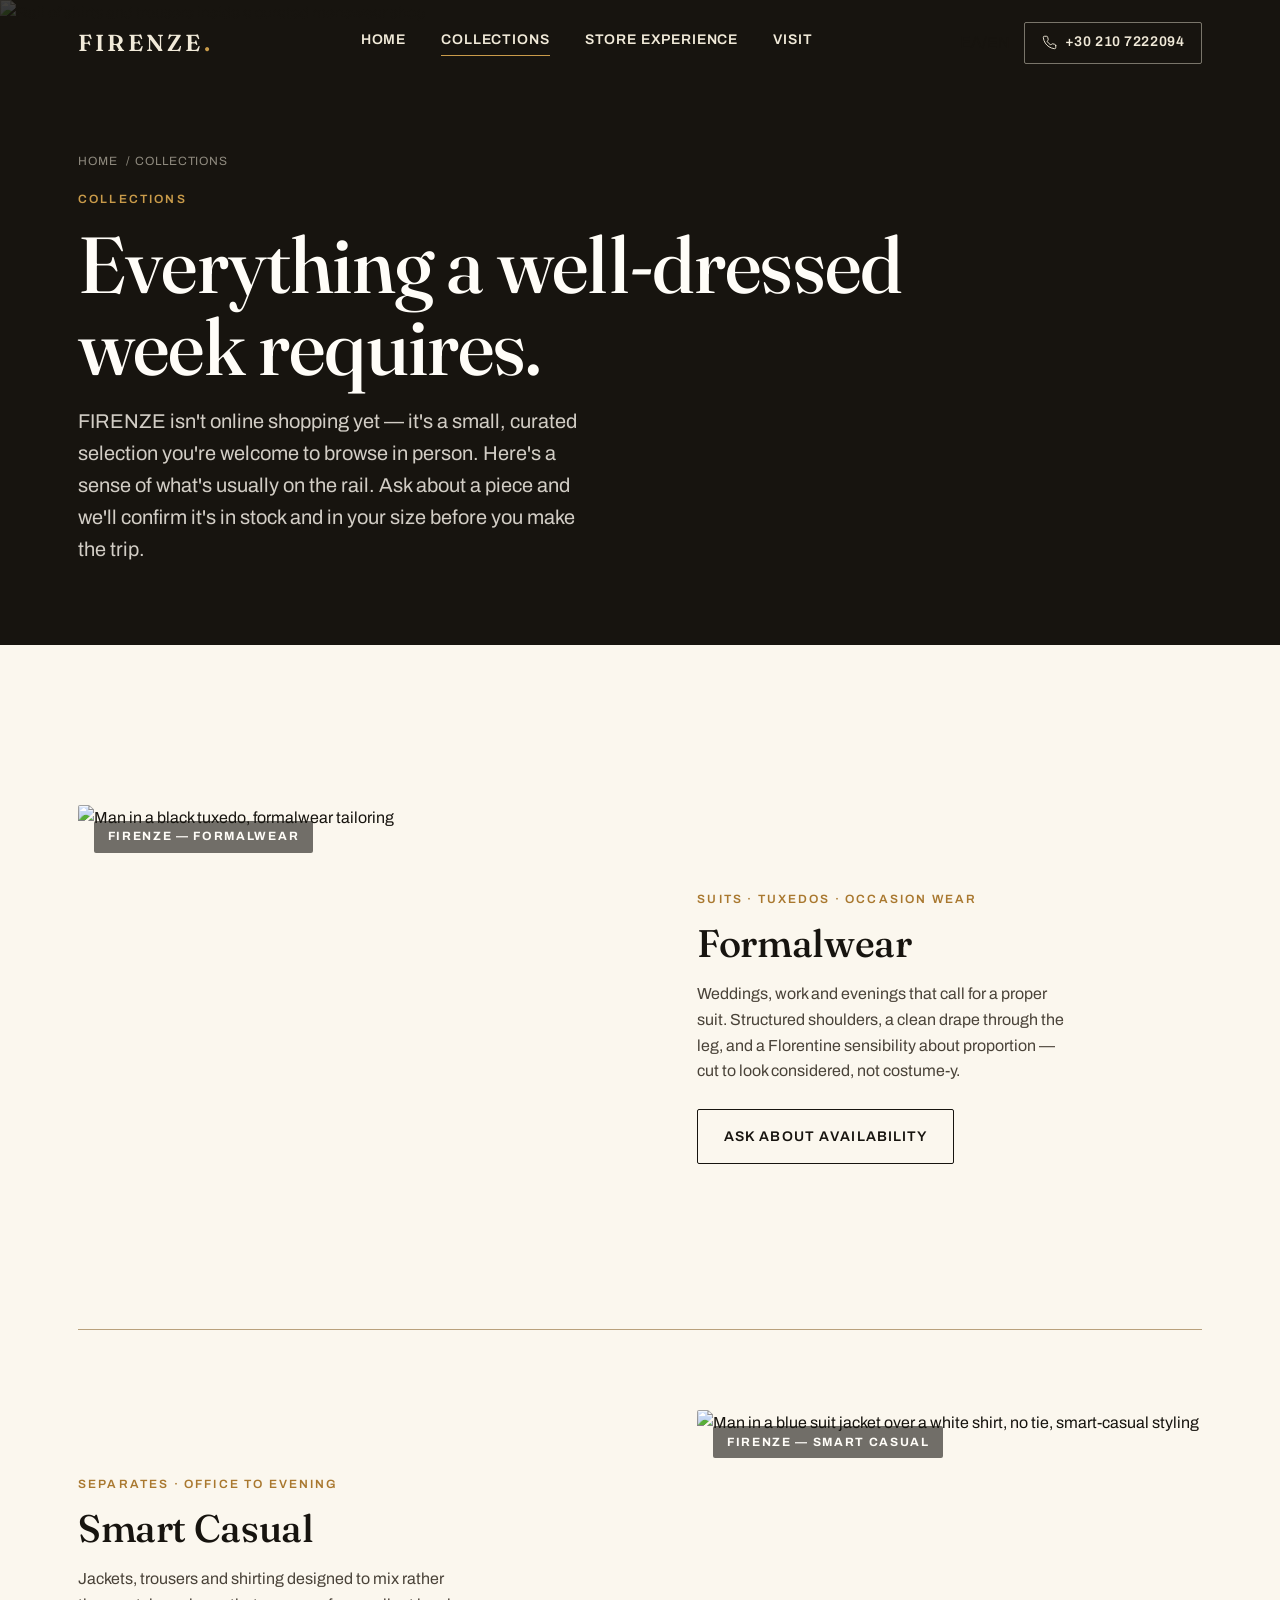
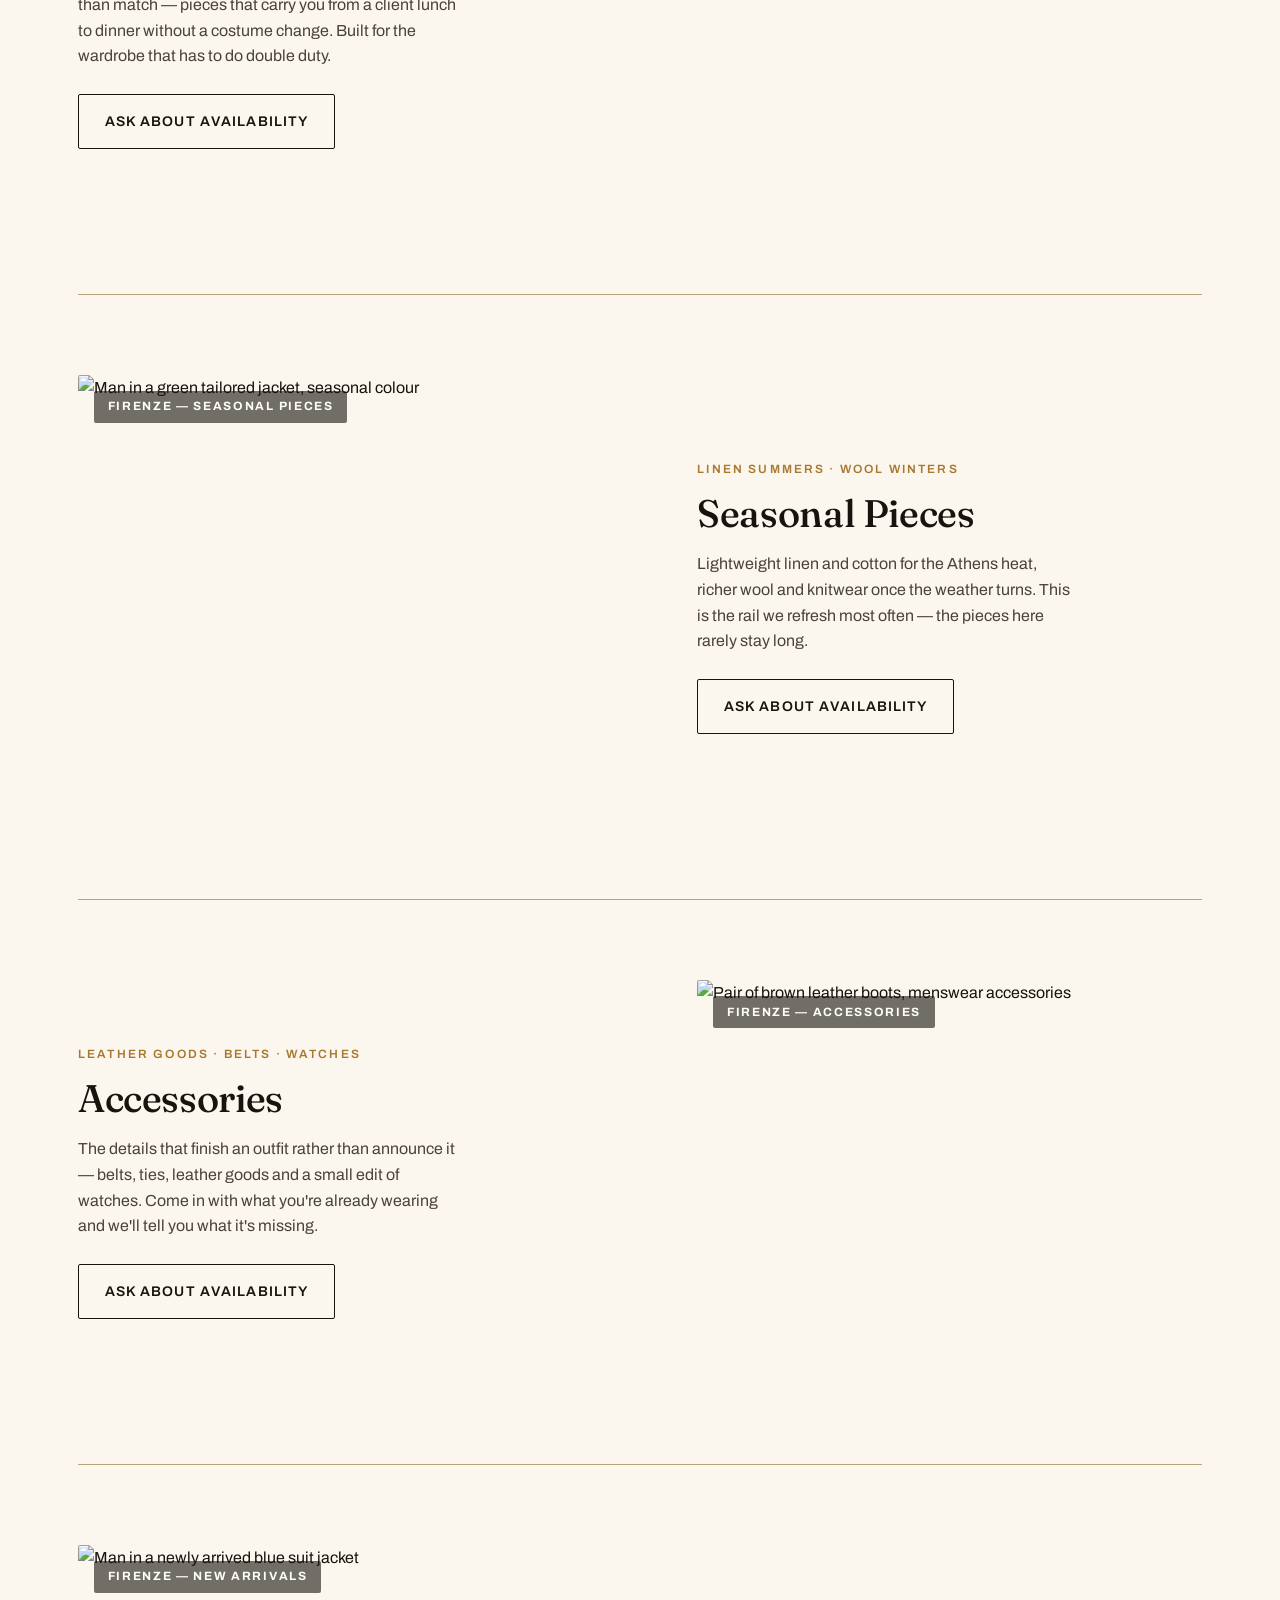
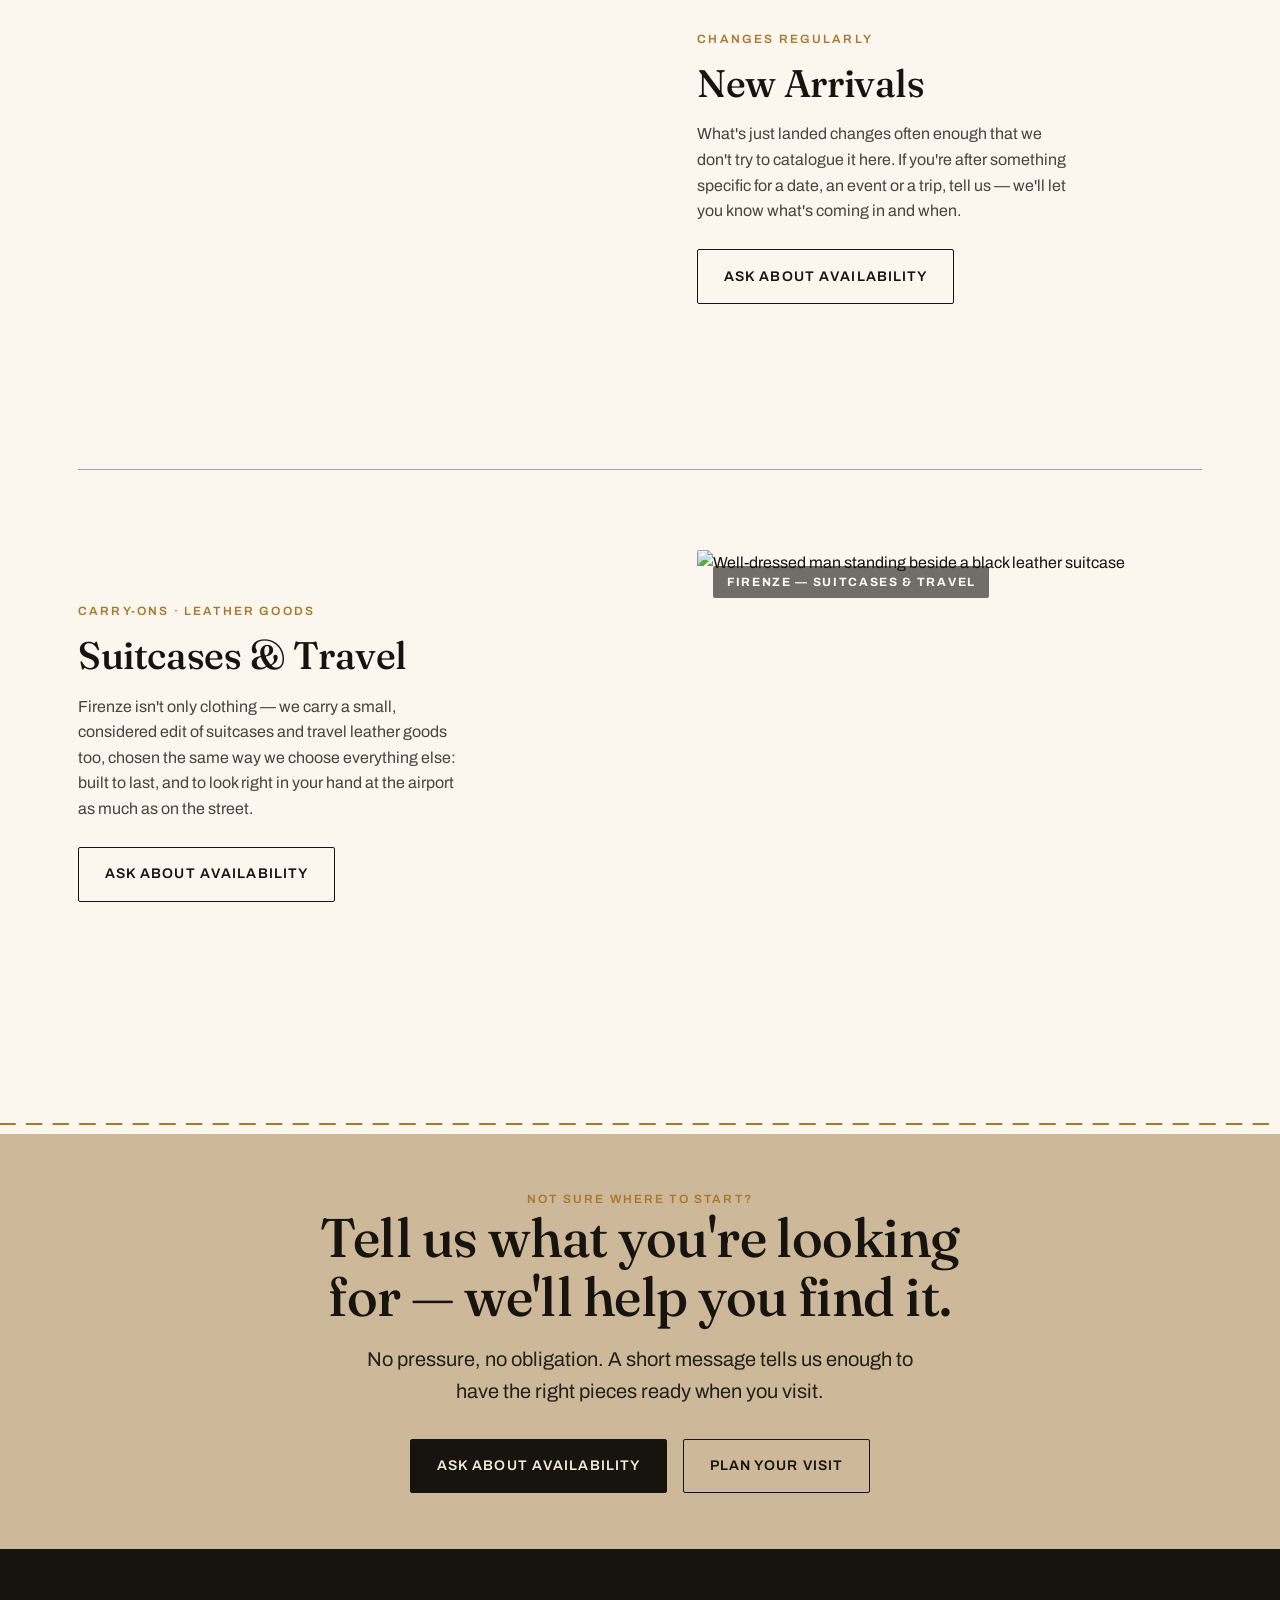
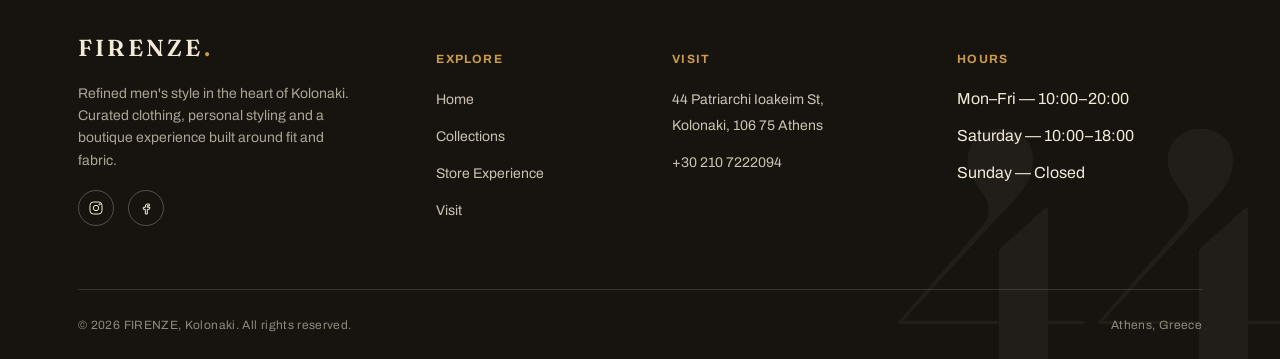
==== commit af509d3b: "collections.html" ====
--- a/collections.html
+++ b/collections.html
@@ -20,6 +20,7 @@
       <a href="contact.html">Visit</a>
     </nav>
     <div class="nav-cta">
+      <div class="lang-switch"><a href="el/collections.html">ΕΛ</a><span>/</span><a href="collections.html" class="is-active">EN</a></div>
       <a href="tel:+302107222094" class="nav-call">
         <svg viewBox="0 0 24 24" fill="none" stroke="currentColor" stroke-width="1.5" stroke-linecap="round" stroke-linejoin="round"><path d="M22 16.92v3a2 2 0 0 1-2.18 2 19.79 19.79 0 0 1-8.63-3.07 19.5 19.5 0 0 1-6-6 19.79 19.79 0 0 1-3.07-8.67A2 2 0 0 1 4.11 2h3a2 2 0 0 1 2 1.72c.13.96.36 1.9.7 2.81a2 2 0 0 1-.45 2.11L8.09 9.91a16 16 0 0 0 6 6l1.27-1.27a2 2 0 0 1 2.11-.45c.9.34 1.85.57 2.81.7A2 2 0 0 1 22 16.92Z"/></svg>
         +30 210 7222094
@@ -35,6 +36,7 @@
   <a href="store-experience.html">Store Experience</a>
   <a href="contact.html">Visit</a>
   <a href="tel:+302107222094" class="nav-call">Call +30 210 7222094</a>
+  <div class="lang-switch"><a href="el/collections.html">ΕΛ Ελληνικά</a><span>/</span><a href="collections.html" class="is-active">EN English</a></div>
 </div>
 
 <section class="page-banner">
@@ -114,6 +116,19 @@
         <h3>New Arrivals</h3>
         <p>What's just landed changes often enough that we don't try to catalogue it here. If you're after something specific for a date, an event or a trip, tell us — we'll let you know what's coming in and when.</p>
         <a href="contact.html?item=New%20Arrivals" class="btn btn--outline">Ask About Availability</a>
+      </div>
+    </div>
+
+    <div class="collection-row is-reverse reveal">
+      <div class="collection-media">
+        <span class="collection-index">Firenze — Suitcases &amp; Travel</span>
+        <img src="https://images.unsplash.com/photo-1581553680321-4fffae59fccd?auto=format&fit=crop&w=1200&q=80" alt="Well-dressed man standing beside a black leather suitcase">
+      </div>
+      <div class="collection-copy">
+        <span class="eyebrow">Carry-Ons · Leather Goods</span>
+        <h3>Suitcases &amp; Travel</h3>
+        <p>Firenze isn't only clothing — we carry a small, considered edit of suitcases and travel leather goods too, chosen the same way we choose everything else: built to last, and to look right in your hand at the airport as much as on the street.</p>
+        <a href="contact.html?item=Suitcases" class="btn btn--outline">Ask About Availability</a>
       </div>
     </div>
 
